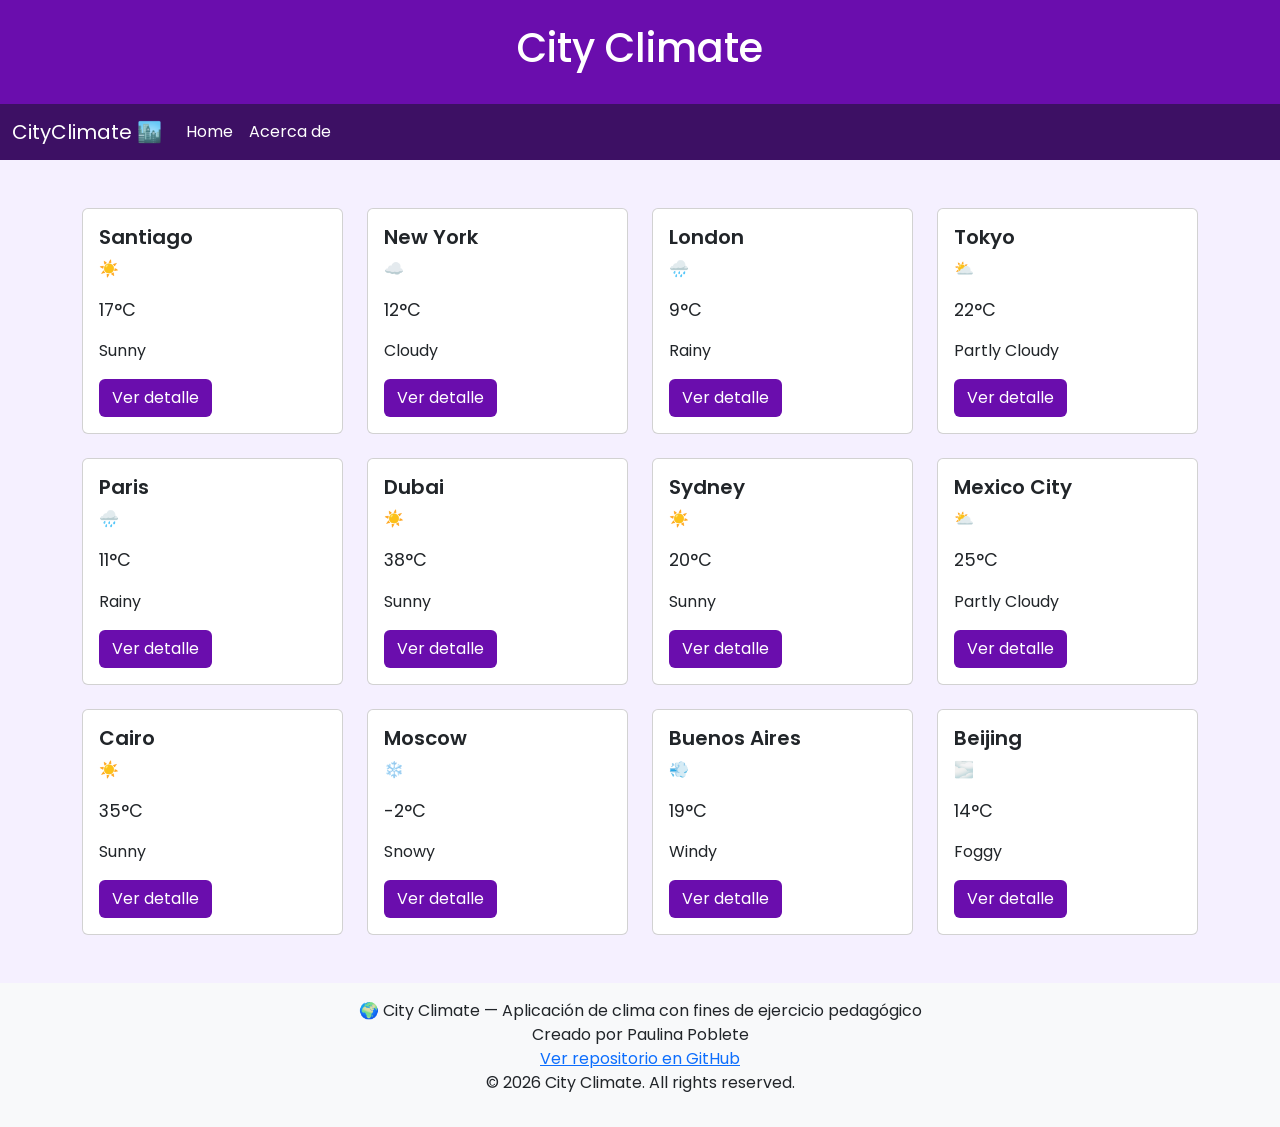
==== detalleLocalidad.html @ 218d2ddc "chore: inicio proyecto módulo 5 basado en módulo 4" ====
<!DOCTYPE html>
<html lang="en">


<head>
    <meta charset="UTF-8">
    <meta name="viewport" content="width=device-width, initial-scale=1.0">
    <title>Weather App</title>
    <link href="https://cdn.jsdelivr.net/npm/bootstrap@5.3.8/dist/css/bootstrap.min.css" rel="stylesheet"
        integrity="sha384-sRIl4kxILFvY47J16cr9ZwB07vP4J8+LH7qKQnuqkuIAvNWLzeN8tE5YBujZqJLB" crossorigin="anonymous">
    <link rel="stylesheet" href="css/style.css">
    <link href="https://fonts.googleapis.com/css2?family=Poppins:wght@300;400;600;700&display=swap" rel="stylesheet">
</head>

</head>



<body>

    <header class="text-white text-center py-4">
        <h1>City Climate</h1>
    </header>

    <nav class="navbar navbar-expand-lg navbar-custom">
        <div class="container-fluid">
            <a class="navbar-brand" href="#">CityClimate 🏙️</a>
            <button class="navbar-toggler" type="button" data-bs-toggle="collapse" data-bs-target="#navbarNavAltMarkup"
                aria-controls="navbarNavAltMarkup" aria-expanded="false" aria-label="Toggle navigation">
                <span class="navbar-toggler-icon"></span>
            </button>
            <div class="collapse navbar-collapse" id="navbarNavAltMarkup">
                <div class="navbar-nav">
                    <a class="nav-link active" aria-current="page" href="index.html">Home</a>
                    <a class="nav-link" href="detalleLocalidad.html">Detalle</a>
                    <a class="nav-link" href="acercaDe.html">Acerca de</a>
                </div>
            </div>
        </div>
    </nav>

    <main>
        <section class="container my-5">


            <div id="datosCiudad" class="row g-4">
                <!-- Aquí el contenido generado dinámicamente con JS -->
            </div>

            <div id="pronosticoSemanaActual" class="row g-4">
                <!-- Aquí el contenido generado dinámicamente con JS -->
            </div>

            <div id="estadisticas" class="row g-4 mt-2">
                <!-- Estadísticas generadas dinámicamente con JS -->
            </div>


        </section>
    </main>

    <footer class="bg-light text-center py-3">
        <p>🌍 City Climate — Aplicación de clima con fines de ejercicio pedagógico<br>
            Creado por Paulina Poblete<br>
            <a href="URL_DEL_REPO">Ver repositorio en GitHub</a><br>
            &copy; 2026 City Climate. All rights reserved.
        </p>
    </footer>


    <script src="https://cdn.jsdelivr.net/npm/bootstrap@5.3.8/dist/js/bootstrap.bundle.min.js"
        integrity="sha384-FKyoEForCGlyvwx9Hj09JcYn3nv7wiPVlz7YYwJrWVcXK/BmnVDxM+D2scQbITxI"
        crossorigin="anonymous"></script>

    <script src="js/script.js"></script>


</body>



</html>
---- css/style.css ----
header {
    background-color: #6a0dad;
}


.navbar-custom {
    background-color: #3d1064;
}

.navbar-custom .nav-link,
.navbar-custom .navbar-brand {
    color: white !important;
}

body {
    font-family: 'Poppins', sans-serif;
}



.btn-custom {
    background-color: #6a0dad;
    color: white;
}

.card {
    transition: transform 0.3s;
}

.card:hover {
    transform: translateY(-5px);
    background-color: #ede9fe;
}
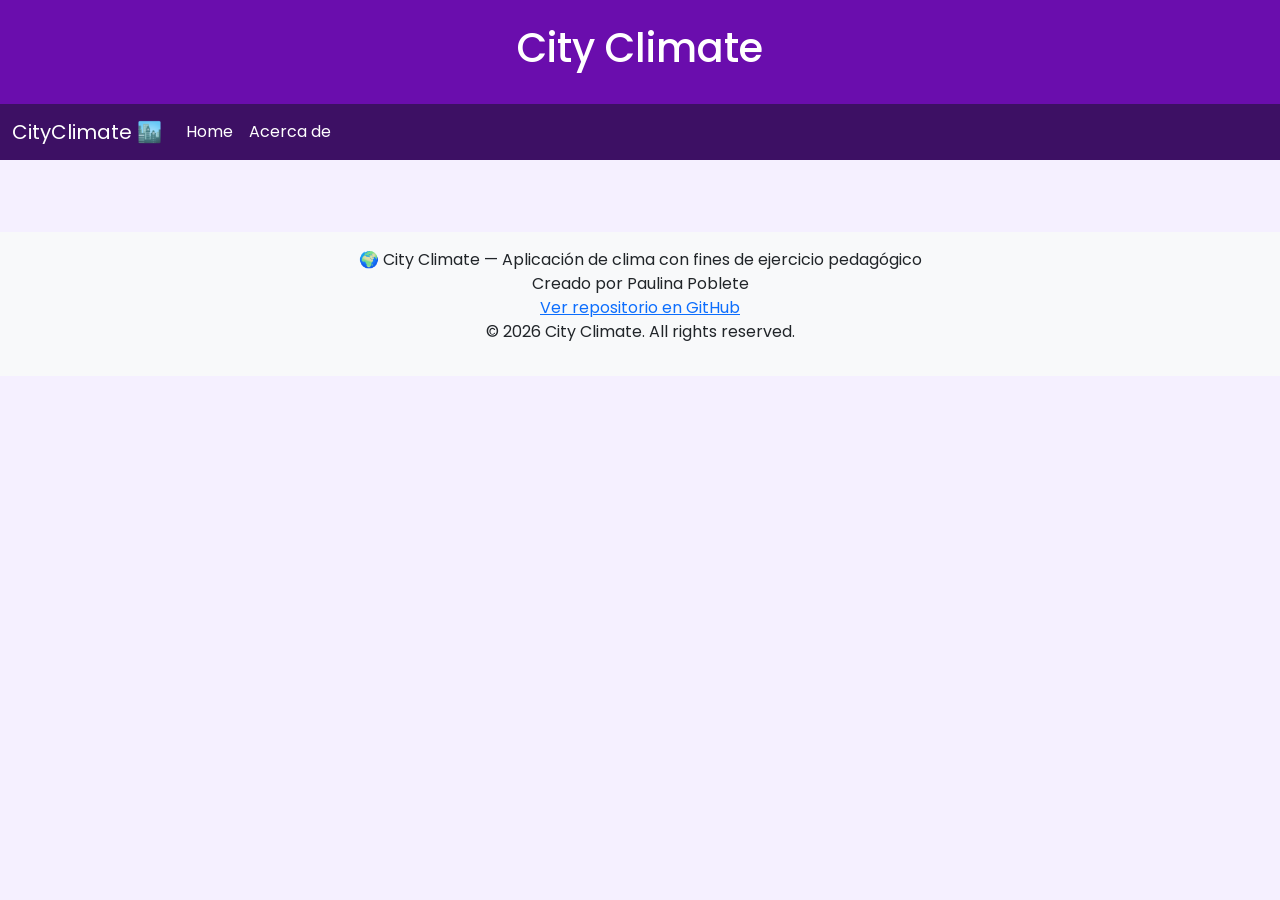
==== commit e9ae589c: "feat: agrega clase WeatherApp, conexión API y alertas de clima" ====
--- a/detalleLocalidad.html
+++ b/detalleLocalidad.html
@@ -55,6 +55,9 @@
                 <!-- Estadísticas generadas dinámicamente con JS -->
             </div>
 
+            <div id="alertas" class="row g-4 mt-2">
+                <!-- Estadísticas generadas dinámicamente con JS -->
+            </div>
 
         </section>
     </main>
